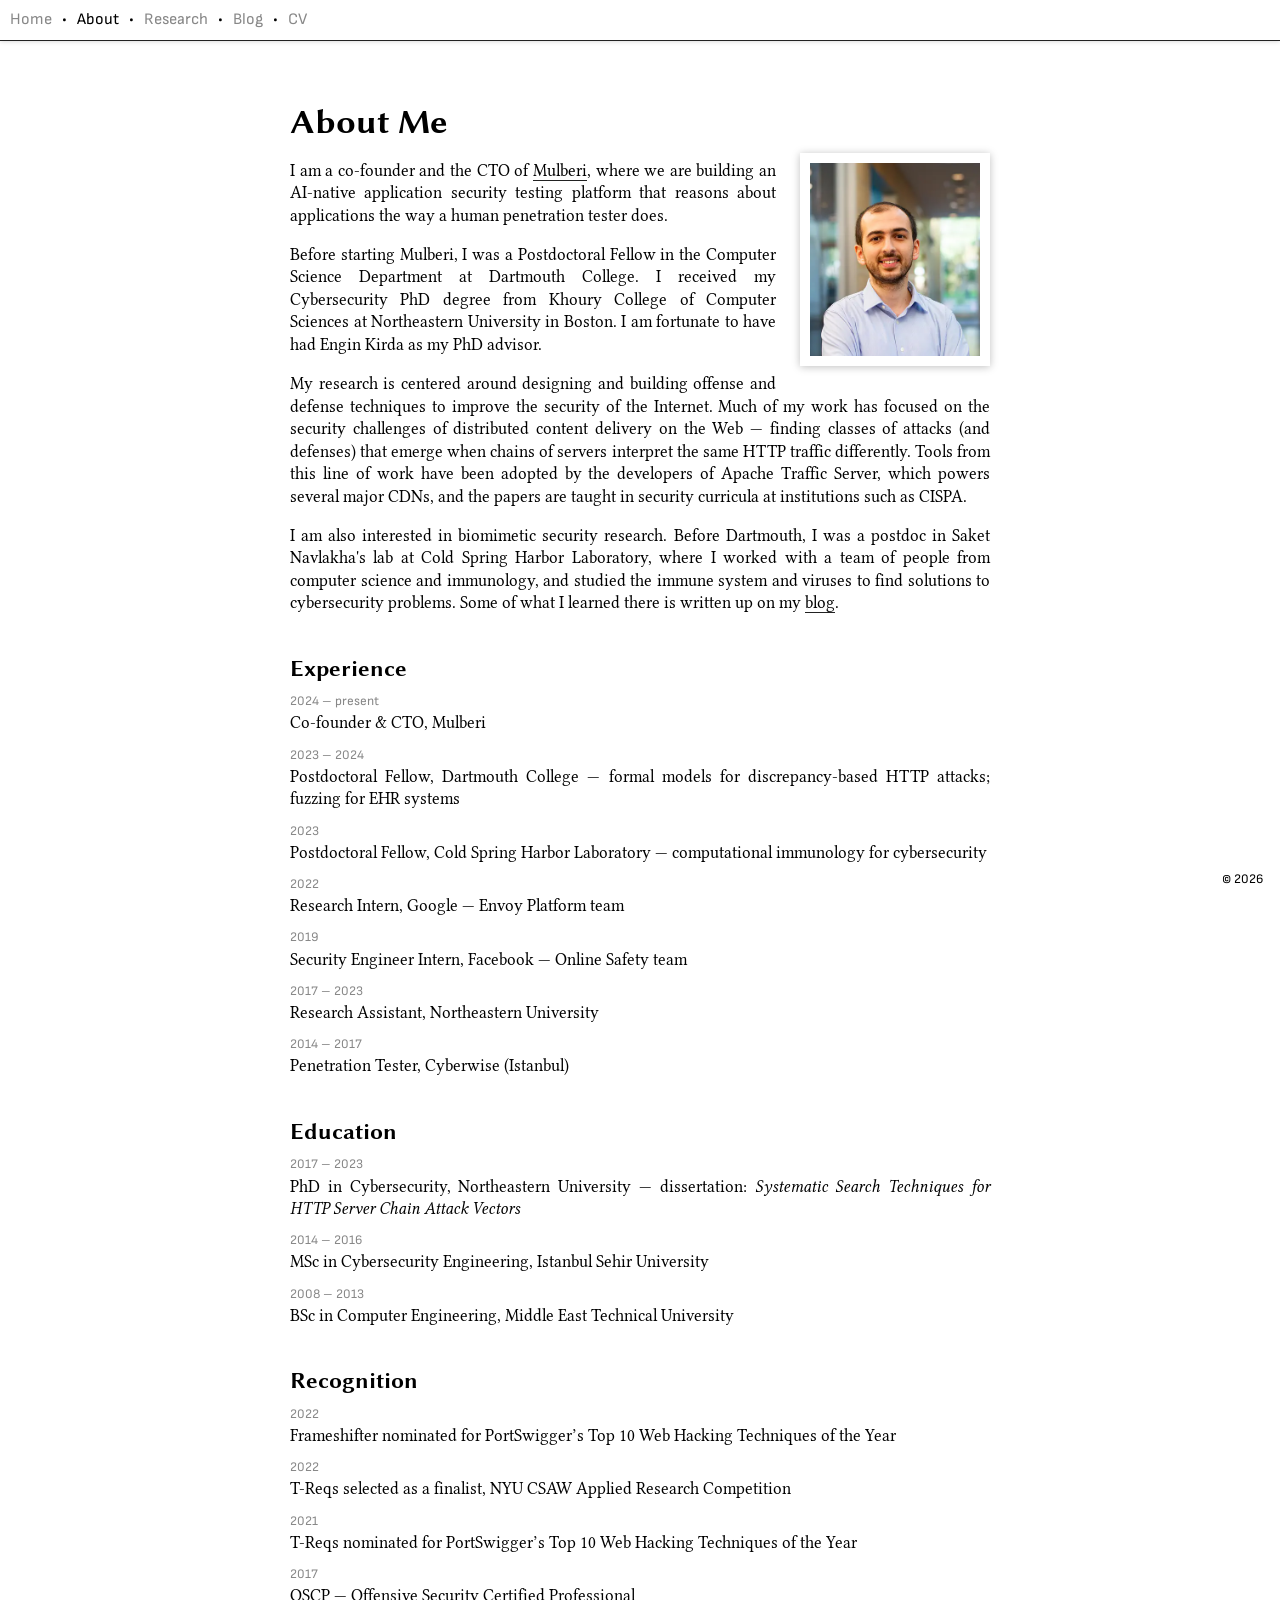
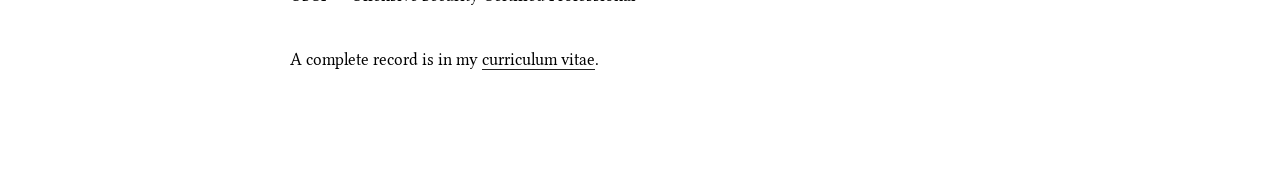
==== about/index.html @ 3bb815e2 "Rebuild bahruz.me as a static site (migrated from Owlstown) Co-Authored-By: Claude Fable 5 <noreply@" ====
<!DOCTYPE html>
<html lang="en">
<head>
<meta charset="utf-8"/>
<meta name="viewport" content="width=device-width, initial-scale=1"/>
<title>About Me &mdash; Bahruz Jabiyev</title>
<link rel="icon" href="../assets/img/favicon.svg" type="image/svg+xml"/>
<link rel="preconnect" href="https://fonts.googleapis.com"/>
<link rel="preconnect" href="https://fonts.gstatic.com" crossorigin/>
<link href="https://fonts.googleapis.com/css2?family=Sofia+Sans:wght@300;400&amp;display=swap" rel="stylesheet"/>
<link rel="stylesheet" href="../assets/css/main.css"/>
<style>
#portrait {
  float: right;
  width: 170px; height: auto;
  border: 10px solid #FFFFFF;
  box-shadow: 0 1px 8px rgba(0,0,0,0.25);
  margin: 0 0 16px 24px;
}
h1 { font-size: 26pt; margin-bottom: 0.3em; }
h2 { font-size: 17pt; margin-top: 1.8em; margin-bottom: 0.4em; }
dl.rows { margin: 0; }
dl.rows dt {
  font-family: var(--sans);
  font-size: 13px; color: #888888;
  margin-top: 0.9em;
}
dl.rows dd { margin: 0.1em 0 0 0; }
@media (max-width: 520px) {
  #portrait { float: none; display: block; margin: 0 auto 20px auto; }
}
</style>
</head>
<body>
<div id="topmenu"><a href="../">Home</a>&bull;<a href="./" class="active">About</a>&bull;<a href="../research/">Research</a>&bull;<a href="../blog/">Blog</a>&bull;<a href="../files/bahruz_cv.pdf">CV</a></div>
<div id="menuspacer"></div>

<div class="readingColumn pleasantReading">
  <h1>About Me</h1>
  <img id="portrait" src="../assets/img/portrait.webp" alt="Portrait of Bahruz Jabiyev" width="400" height="454"/>

  <p>I am a co-founder and the CTO of <a href="https://mulberi.io" target="_blank" rel="noopener">Mulberi</a>, where we are building an AI-native application security testing platform that reasons about applications the way a human penetration tester does.</p>

  <p>Before starting Mulberi, I was a Postdoctoral Fellow in the Computer Science Department at Dartmouth College. I received my Cybersecurity PhD degree from Khoury College of Computer Sciences at Northeastern University in Boston. I am fortunate to have had Engin Kirda as my PhD advisor.</p>

  <p>My research is centered around designing and building offense and defense techniques to improve the security of the Internet. Much of my work has focused on the security challenges of distributed content delivery on the Web &mdash; finding classes of attacks (and defenses) that emerge when chains of servers interpret the same HTTP traffic differently. Tools from this line of work have been adopted by the developers of Apache Traffic Server, which powers several major CDNs, and the papers are taught in security curricula at institutions such as CISPA.</p>

  <p>I am also interested in biomimetic security research. Before Dartmouth, I was a postdoc in Saket Navlakha's lab at Cold Spring Harbor Laboratory, where I worked with a team of people from computer science and immunology, and studied the immune system and viruses to find solutions to cybersecurity problems. Some of what I learned there is written up on my <a href="../blog/">blog</a>.</p>

  <h2>Experience</h2>
  <dl class="rows">
    <dt>2024 &ndash; present</dt><dd>Co-founder &amp; CTO, Mulberi</dd>
    <dt>2023 &ndash; 2024</dt><dd>Postdoctoral Fellow, Dartmouth College &mdash; formal models for discrepancy-based HTTP attacks; fuzzing for EHR systems</dd>
    <dt>2023</dt><dd>Postdoctoral Fellow, Cold Spring Harbor Laboratory &mdash; computational immunology for cybersecurity</dd>
    <dt>2022</dt><dd>Research Intern, Google &mdash; Envoy Platform team</dd>
    <dt>2019</dt><dd>Security Engineer Intern, Facebook &mdash; Online Safety team</dd>
    <dt>2017 &ndash; 2023</dt><dd>Research Assistant, Northeastern University</dd>
    <dt>2014 &ndash; 2017</dt><dd>Penetration Tester, Cyberwise (Istanbul)</dd>
  </dl>

  <h2>Education</h2>
  <dl class="rows">
    <dt>2017 &ndash; 2023</dt>
    <dd>PhD in Cybersecurity, Northeastern University &mdash; dissertation: <em>Systematic Search Techniques for HTTP Server Chain Attack Vectors</em></dd>
    <dt>2014 &ndash; 2016</dt><dd>MSc in Cybersecurity Engineering, Istanbul Sehir University</dd>
    <dt>2008 &ndash; 2013</dt><dd>BSc in Computer Engineering, Middle East Technical University</dd>
  </dl>

  <h2>Recognition</h2>
  <dl class="rows">
    <dt>2022</dt><dd>Frameshifter nominated for PortSwigger&rsquo;s Top 10 Web Hacking Techniques of the Year</dd>
    <dt>2022</dt><dd>T-Reqs selected as a finalist, NYU CSAW Applied Research Competition</dd>
    <dt>2021</dt><dd>T-Reqs nominated for PortSwigger&rsquo;s Top 10 Web Hacking Techniques of the Year</dd>
    <dt>2017</dt><dd>OSCP &mdash; Offensive Security Certified Professional</dd>
  </dl>

  <p style="margin-top:2.5em;">A complete record is in my <a href="../files/bahruz_cv.pdf">curriculum vitae</a>.</p>
</div>

<div id="copyright">&copy;&nbsp;2026</div>
</body>
</html>
---- assets/css/main.css ----
/* bahruz.me — shared styles for interior pages */
/* Serif: Libertinus (successor of Linux Libertine, SIL OFL — see /assets/fonts/OFL.txt) */

@font-face {
  font-family: 'Libertinus Serif';
  src: url('../fonts/LibertinusSerif-Regular.woff2') format('woff2');
  font-weight: normal; font-style: normal; font-display: swap;
}
@font-face {
  font-family: 'Libertinus Serif';
  src: url('../fonts/LibertinusSerif-Bold.woff2') format('woff2');
  font-weight: bold; font-style: normal; font-display: swap;
}
@font-face {
  font-family: 'Libertinus Serif';
  src: url('../fonts/LibertinusSerif-Italic.woff2') format('woff2');
  font-weight: normal; font-style: italic; font-display: swap;
}
@font-face {
  font-family: 'Libertinus Serif';
  src: url('../fonts/LibertinusSerif-BoldItalic.woff2') format('woff2');
  font-weight: bold; font-style: italic; font-display: swap;
}
@font-face {
  font-family: 'Libertinus Sans';
  src: url('../fonts/LibertinusSans-Regular.woff2') format('woff2');
  font-weight: normal; font-style: normal; font-display: swap;
}
@font-face {
  font-family: 'Libertinus Sans';
  src: url('../fonts/LibertinusSans-Bold.woff2') format('woff2');
  font-weight: bold; font-style: normal; font-display: swap;
}

:root {
  --serif: 'Libertinus Serif', 'Times', 'Times New Roman', serif;
  --heading: 'Libertinus Sans', 'Helvetica', 'Arial', sans-serif;
  --sans: 'Sofia Sans', 'Helvetica', 'Arial', sans-serif;
}

html, body {
  margin: 0;
  background-color: #FFFFFF;
  color: #000000;
  font-family: var(--serif);
  font-size: 12.5pt;
  line-height: 1.35;
}

/* ---- fixed top nav ---- */
#topmenu {
  position: fixed; top: 0; left: 0; right: 0;
  padding: 10px;
  text-align: left;
  background-color: #FFFFFF;
  font-family: var(--sans);
  font-size: 16px;
  color: #000000;
  z-index: 1000;
  box-shadow: 0 0 5px rgba(0,0,0,0.2);
  border-bottom: 1px solid #222222;
  height: 20px; line-height: 20px;
  overflow: hidden; text-overflow: ellipsis; white-space: nowrap;
}
#menuspacer { height: 40px; }
#topmenu a { margin: 0 10px; color: #888888; text-decoration: none; border: 0; }
#topmenu a:first-child { margin-left: 0; }
#topmenu a:hover, #topmenu a.active { color: #000000; }

/* ---- copyright chip ---- */
#copyright {
  font-family: var(--sans);
  font-size: 13px;
  position: fixed; bottom: 10px; right: 12px;
  z-index: 1000;
  color: #000000;
  background: rgba(255,255,255,0.75);
  padding: 1px 5px;
}

/* ---- reading text ---- */
.pleasantReading { text-align: justify; }
.pleasantReading a, .pleasantReading a:visited {
  text-decoration: none; color: #000000;
  border-bottom: 1px solid #222222; outline: 0;
}
.pleasantReading a:hover { border-bottom: 2px solid #222222; }
.pleasantReading h1, .pleasantReading h2, .pleasantReading h3,
.pleasantReading h4, .pleasantReading h5, .pleasantReading h6 {
  font-family: var(--heading); text-align: left; line-height: 1.15;
}
.pleasantReading sup { line-height: 1.0; }
.pleasantReading img { max-width: 100%; height: auto; }
.pleasantReading figure { margin: 1.5em 0; text-align: center; }
.pleasantReading figcaption {
  font-size: 11pt; font-style: italic; color: #444444;
  text-align: center; margin-top: 0.5em;
}
.pleasantReading blockquote {
  font-style: italic; margin: 1.5em 2em;
}

/* single centered reading column (blog posts, about) */
.readingColumn {
  max-width: 42em;
  margin: 0 auto;
  padding: 40px 24px 80px 24px;
}
.postdate {
  font-family: var(--sans);
  color: #888888; font-size: 14px;
  margin-bottom: 2em;
}

/* ---- research page: multi-column publication flow ---- */
#pubmain {
  column-width: 30em; column-count: auto; column-gap: 2em;
  margin: 60px auto 60px auto; padding: 0 2em;
  text-align: left;
}
#pubmain > div {
  display: inline-block; width: 100%;
  text-align: justify; margin-bottom: 2.5em;
  break-inside: avoid;
}
#pubmain a, #pubmain a:visited {
  text-decoration: none; color: #000000;
  border-bottom: 1px solid #222222; outline: 0;
}
#pubmain a:hover { border-bottom: 2px solid #222222; }
.pubtitle {
  font-size: 24pt; line-height: 1.1; text-align: left;
  font-family: var(--heading);
}
.authors { font-size: 13pt; margin-top: 6pt; text-align: left; }
.pubinfo { font-size: 13pt; font-style: italic; margin-top: 10pt; text-align: left; }
.abstract { margin-top: 8pt; }
.abstract p { margin: 0.5em 0; }
.publinks { margin-top: 6pt; text-align: left; }

/* ---- blog index cards ---- */
#blogindex {
  font-family: var(--sans);
  color: #000000;
  text-align: center;
  padding: 30px 12px 80px 12px;
}
.article {
  position: relative;
  display: block;
  cursor: pointer;
  max-width: 600px;
  margin: 0 auto;
  height: 128px; padding: 5px;
  font-size: 22px;
  color: #000000; text-decoration: none;
  border-left: 1px solid #EEEEEE;
  border-right: 1px solid #EEEEEE;
  border-bottom: 1px solid #EEEEEE;
  overflow: hidden;
}
.article:first-of-type { margin-top: 20px; border-top: 1px solid #EEEEEE; }
.article:hover { border: 2px solid #222222; padding: 3px 4px 4px 4px; }
.article:first-of-type:hover { padding-top: 4px; }
.article .centerText {
  position: relative; display: block;
  top: 50%; transform: translateY(-50%);
  margin: 0 10px;
}
.article .date {
  font-size: 16px; margin-top: 10px;
  display: inline-block; color: #888888;
}
.article:nth-of-type(2n)   .centerText { text-align: right; }
.article:nth-of-type(2n+1) .centerText { text-align: left; }
.article:nth-of-type(2n)   img { float: right; height: 128px; margin-left: 20px; }
.article:nth-of-type(2n+1) img { float: left;  height: 128px; margin-right: 20px; }

@media (max-width: 560px) {
  .article { height: auto; min-height: 96px; font-size: 18px; }
  .article img { height: 96px !important; }
}
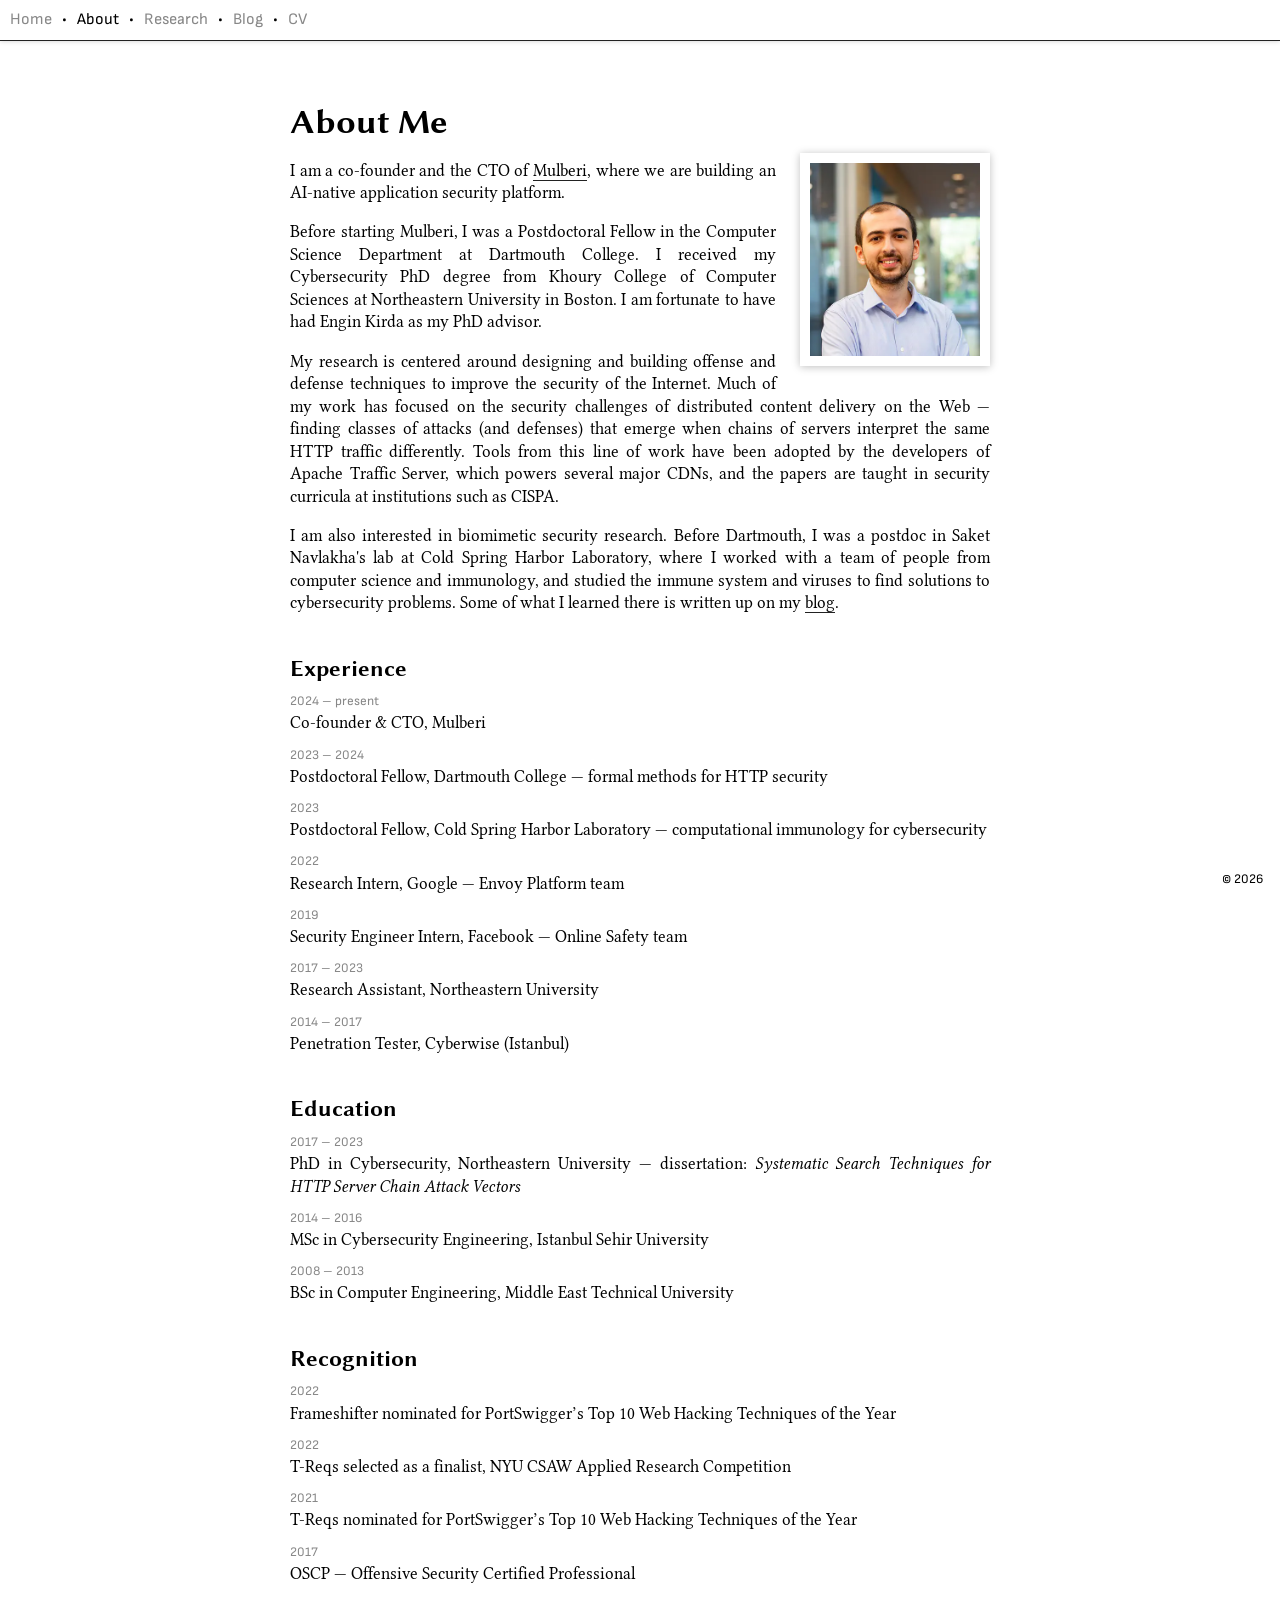
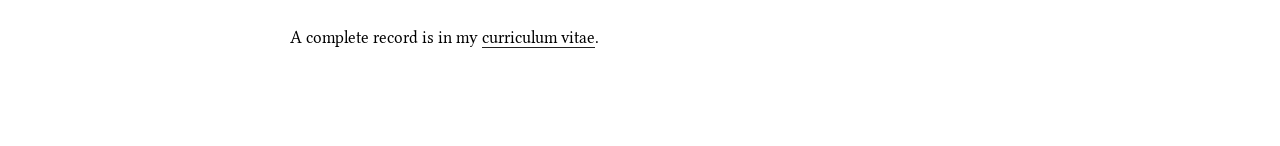
==== commit 4baefe65: "About-page wording edits, research reorder + grid layout, self-hosted paper PDFs, frameshift blog th" ====
--- a/about/index.html
+++ b/about/index.html
@@ -39,7 +39,7 @@
   <h1>About Me</h1>
   <img id="portrait" src="../assets/img/portrait.webp" alt="Portrait of Bahruz Jabiyev" width="400" height="454"/>
 
-  <p>I am a co-founder and the CTO of <a href="https://mulberi.io" target="_blank" rel="noopener">Mulberi</a>, where we are building an AI-native application security testing platform that reasons about applications the way a human penetration tester does.</p>
+  <p>I am a co-founder and the CTO of <a href="https://mulberi.io" target="_blank" rel="noopener">Mulberi</a>, where we are building an AI-native application security platform.</p>
 
   <p>Before starting Mulberi, I was a Postdoctoral Fellow in the Computer Science Department at Dartmouth College. I received my Cybersecurity PhD degree from Khoury College of Computer Sciences at Northeastern University in Boston. I am fortunate to have had Engin Kirda as my PhD advisor.</p>
 
@@ -50,7 +50,7 @@
   <h2>Experience</h2>
   <dl class="rows">
     <dt>2024 &ndash; present</dt><dd>Co-founder &amp; CTO, Mulberi</dd>
-    <dt>2023 &ndash; 2024</dt><dd>Postdoctoral Fellow, Dartmouth College &mdash; formal models for discrepancy-based HTTP attacks; fuzzing for EHR systems</dd>
+    <dt>2023 &ndash; 2024</dt><dd>Postdoctoral Fellow, Dartmouth College &mdash; formal methods for HTTP security</dd>
     <dt>2023</dt><dd>Postdoctoral Fellow, Cold Spring Harbor Laboratory &mdash; computational immunology for cybersecurity</dd>
     <dt>2022</dt><dd>Research Intern, Google &mdash; Envoy Platform team</dd>
     <dt>2019</dt><dd>Security Engineer Intern, Facebook &mdash; Online Safety team</dd>
--- a/assets/css/main.css
+++ b/assets/css/main.css
@@ -114,14 +114,16 @@
 
 /* ---- research page: multi-column publication flow ---- */
 #pubmain {
-  column-width: 30em; column-count: auto; column-gap: 2em;
+  display: grid;
+  grid-template-columns: repeat(auto-fit, minmax(min(30em, 100%), 1fr));
+  column-gap: 2em; row-gap: 2.5em;
+  align-items: start;
+  max-width: 100em;
   margin: 60px auto 60px auto; padding: 0 2em;
   text-align: left;
 }
 #pubmain > div {
-  display: inline-block; width: 100%;
-  text-align: justify; margin-bottom: 2.5em;
-  break-inside: avoid;
+  text-align: justify;
 }
 #pubmain a, #pubmain a:visited {
   text-decoration: none; color: #000000;
